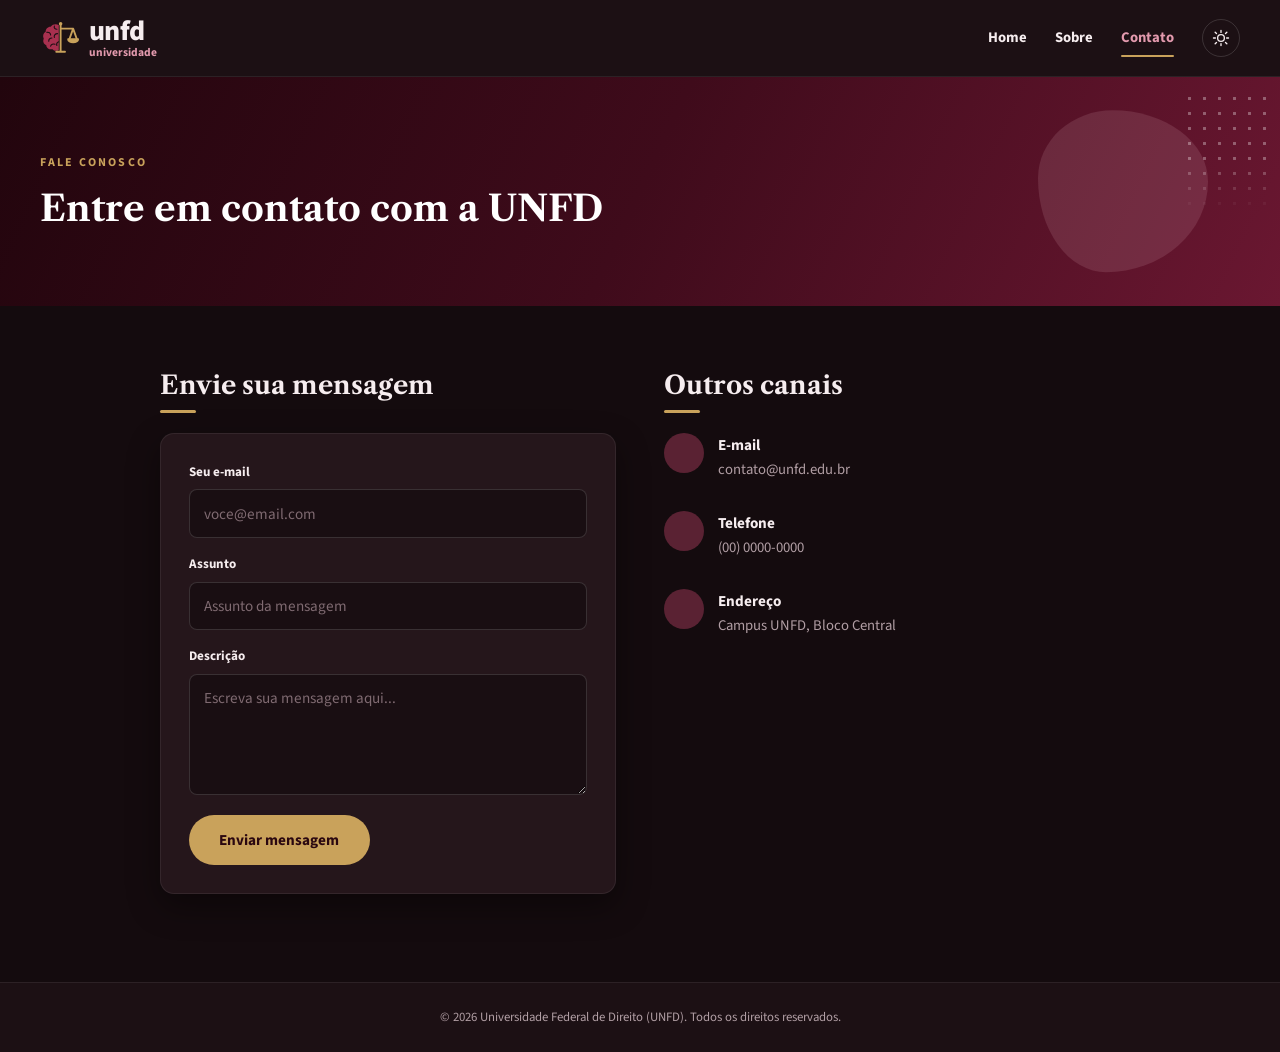
==== contato.html @ 6b4d1f99 "Primeira versão do site" ====
<!DOCTYPE html>
<html lang="pt-BR" data-theme="dark">
<head>
  <meta charset="UTF-8">
  <meta name="viewport" content="width=device-width, initial-scale=1.0">
  <meta name="description" content="Fale com a UNFD, Universidade Federal de Direito, pelo formulário, e-mail, telefone ou endereço.">
  <title>Contato | UNFD</title>

  <link rel="icon" href="assets/img/favicon.svg" type="image/svg+xml">

  <link rel="preconnect" href="https://fonts.googleapis.com">
  <link rel="preconnect" href="https://fonts.gstatic.com" crossorigin>
  <link rel="stylesheet" href="https://fonts.googleapis.com/css2?family=Libre+Caslon+Text:wght@400;700&family=Source+Sans+3:wght@400;600;700;800&display=swap">

  <link rel="stylesheet" href="css/global.css">
  <link rel="stylesheet" href="css/components/header.css">
  <link rel="stylesheet" href="css/components/button.css">
  <link rel="stylesheet" href="css/components/form.css">
  <link rel="stylesheet" href="css/components/footer.css">
  <link rel="stylesheet" href="css/pages/contato.css">

  <script src="js/theme.js"></script>
</head>
<body>

  <header class="header">
    <div class="container header__inner">
      <a href="index.html" class="logo" aria-label="UNFD, Universidade Federal de Direito. Ir para a página inicial">
        <svg class="logo__icon" viewBox="0 0 64 64" aria-hidden="true" focusable="false">
          <path class="logo__brain" d="M30 11c-5-2-10-1-13 3-5 0-8 4-8 8-4 2-5 7-3 11-2 4 0 9 4 10 0 5 5 8 10 7 3 3 7 3 10 1Z"/>
          <path class="logo__folds" d="M23 13c-1 3 1 5 4 5M11 23c3-1 6 1 6 4M28 25c-4 0-6 3-5 6M19 32c-3 0-5 2-5 5M17 45c1-3 4-4 7-3M30 38c-3 1-4 3-3 6"/>
          <path class="logo__scale" d="M33 10v43M26 54h14M33 17h20M53 17l-6 17M53 17l6 17"/>
          <path class="logo__scale logo__scale--pan" d="M45 34h16a8 5 0 0 1-16 0Z"/>
          <circle class="logo__scale-top" cx="33" cy="9" r="2.8"/>
        </svg>
        <span class="logo__text">
          <span class="logo__name">unfd</span>
          <span class="logo__tagline">universidade</span>
        </span>
      </a>

      <div class="header__right">
        <nav class="nav" aria-label="Navegação principal">
          <ul class="nav__list">
            <li><a class="nav__link" href="index.html">Home</a></li>
            <li><a class="nav__link" href="sobre.html">Sobre</a></li>
            <li><a class="nav__link" href="contato.html" aria-current="page">Contato</a></li>
          </ul>
        </nav>

        <button type="button" class="theme-toggle" aria-label="Ativar tema claro" title="Ativar tema claro">
          <svg class="theme-toggle__icon theme-toggle__icon--sun" viewBox="0 0 24 24" aria-hidden="true" focusable="false">
            <circle cx="12" cy="12" r="4.5"/>
            <path d="M12 2v2.5M12 19.5V22M4.2 4.2 6 6M18 18l1.8 1.8M2 12h2.5M19.5 12H22M4.2 19.8 6 18M18 6l1.8-1.8"/>
          </svg>
          <svg class="theme-toggle__icon theme-toggle__icon--moon" viewBox="0 0 24 24" aria-hidden="true" focusable="false">
            <path d="M20.5 14.5A8.5 8.5 0 0 1 9.5 3.5a8.5 8.5 0 1 0 11 11Z"/>
          </svg>
        </button>
      </div>
    </div>
  </header>

  <main>
    <section class="hero" aria-labelledby="hero-title">
      <div class="container hero__content">
        <p class="hero__eyebrow">Fale conosco</p>
        <h1 class="hero__title" id="hero-title">Entre em contato com a UNFD</h1>
      </div>

      <span class="hero__blob" aria-hidden="true"></span>
      <span class="hero__dots" aria-hidden="true"></span>
    </section>

    <section class="section">
      <div class="container container--narrow contact">

        <div class="contact__form-area">
          <h2 class="section-title">Envie sua mensagem</h2>

          <form class="form" action="#" method="post">
            <div class="form__group">
              <label class="form__label" for="email">Seu e-mail</label>
              <input class="form__input" type="email" id="email" name="email" placeholder="voce@email.com" autocomplete="email" required>
            </div>

            <div class="form__group">
              <label class="form__label" for="assunto">Assunto</label>
              <input class="form__input" type="text" id="assunto" name="assunto" placeholder="Assunto da mensagem" required>
            </div>

            <div class="form__group">
              <label class="form__label" for="descricao">Descrição</label>
              <textarea class="form__textarea" id="descricao" name="descricao" rows="4" placeholder="Escreva sua mensagem aqui..." required></textarea>
            </div>

            <button type="submit" class="btn form__submit">Enviar mensagem</button>
          </form>
        </div>

        <aside class="contact__channels" aria-labelledby="canais-title">
          <h2 class="section-title" id="canais-title">Outros canais</h2>

          <ul class="channels">
            <li class="channel">
              <span class="channel__icon" aria-hidden="true"></span>
              <div>
                <strong class="channel__title">E-mail</strong>
                <a class="channel__info" href="mailto:contato@unfd.edu.br">contato@unfd.edu.br</a>
              </div>
            </li>

            <li class="channel">
              <span class="channel__icon" aria-hidden="true"></span>
              <div>
                <strong class="channel__title">Telefone</strong>
                <a class="channel__info" href="tel:+550000000000">(00) 0000-0000</a>
              </div>
            </li>

            <li class="channel">
              <span class="channel__icon" aria-hidden="true"></span>
              <div>
                <strong class="channel__title">Endereço</strong>
                <span class="channel__info">Campus UNFD, Bloco Central</span>
              </div>
            </li>
          </ul>
        </aside>

      </div>
    </section>
  </main>

  <footer class="footer">
    <p class="footer__text">© 2026 Universidade Federal de Direito (UNFD). Todos os direitos reservados.</p>
  </footer>

</body>
</html>
---- css/global.css ----
:root,
:root[data-theme="dark"] {
  color-scheme: dark;

  --color-bg: #140b0e;
  --color-surface: #1c1014;
  --color-card: #25161b;
  --color-field: #190e12;
  --color-border: rgba(255, 255, 255, 0.07);
  --color-border-strong: rgba(255, 255, 255, 0.14);

  --color-heading: #f6edef;
  --color-text: #e4d6da;
  --color-text-muted: #b19ea4;
  --color-placeholder: #7f6a71;

  --color-wine-light: #e39aae;
  --color-accent: #c9a25b;
  --color-accent-hover: #dbb873;
  --color-on-accent: #2a0710;
  --color-channel-icon: #5a2233;

  --gradient-hero: linear-gradient(115deg, #22050d 0%, #3f0b1b 50%, #6a1731 100%);
  --gradient-icon: linear-gradient(135deg, #7d1a37 0%, #c9a25b 100%);

  --logo-main: #a8304f;
  --logo-accent: #c9a25b;

  --shadow-card: 0 12px 32px rgba(0, 0, 0, 0.4);
}

:root[data-theme="light"] {
  color-scheme: light;

  --color-bg: #f6f0f1;
  --color-surface: #ffffff;
  --color-card: #ffffff;
  --color-field: #fbf8f8;
  --color-border: rgba(59, 10, 23, 0.08);
  --color-border-strong: rgba(59, 10, 23, 0.18);

  --color-heading: #3b0a17;
  --color-text: #3a2a2f;
  --color-text-muted: #6f5d63;
  --color-placeholder: #a3949a;

  --color-wine-light: #8a1f3d;
  --color-accent: #b8904a;
  --color-accent-hover: #c9a25b;
  --color-channel-icon: #ead3d9;

  --logo-main: #4a0d1e;
  --logo-accent: #b8904a;

  --shadow-card: 0 10px 28px rgba(59, 10, 23, 0.08);
}

:root {
  --font-display: "Libre Caslon Text", Georgia, "Times New Roman", serif;
  --font-body: "Source Sans 3", "Segoe UI", system-ui, -apple-system, Roboto, Arial, sans-serif;

  --container: 1200px;
  --container-narrow: 960px;

  --radius-card: 14px;
  --radius-field: 8px;
  --radius-pill: 999px;
}

*,
*::before,
*::after {
  box-sizing: border-box;
  margin: 0;
  padding: 0;
}

html {
  -webkit-text-size-adjust: 100%;
}

body {
  display: flex;
  flex-direction: column;
  min-height: 100vh;
  font-family: var(--font-body);
  font-size: 1rem;
  line-height: 1.6;
  color: var(--color-text);
  background-color: var(--color-bg);
  -webkit-font-smoothing: antialiased;
}

main {
  flex: 1;
}

img,
svg {
  display: block;
  max-width: 100%;
}

a {
  color: inherit;
}

ul {
  list-style: none;
}

button,
input,
textarea {
  font: inherit;
  color: inherit;
}

:focus-visible {
  outline: 2px solid var(--color-accent);
  outline-offset: 3px;
}

h1,
h2,
h3 {
  color: var(--color-heading);
  line-height: 1.2;
}

h1,
h2 {
  font-family: var(--font-display);
  font-weight: 700;
}

.text {
  max-width: 75ch;
  color: var(--color-text-muted);
}

.text + .text {
  margin-top: 1rem;
}

.container {
  width: min(100% - 3rem, var(--container));
  margin-inline: auto;
}

.container--narrow {
  width: min(100% - 3rem, var(--container-narrow));
}

.section {
  padding-block: 4rem 5.5rem;
}

.section-title {
  font-size: 1.6rem;
  margin-bottom: 1.25rem;
}

.section-title::after {
  content: "";
  display: block;
  width: 36px;
  height: 3px;
  margin-top: 0.6rem;
  border-radius: 2px;
  background-color: var(--color-accent);
}

.hero {
  position: relative;
  overflow: hidden;
  padding-block: 4.75rem;
  background: var(--gradient-hero);
  color: #fff;
}

.hero__content {
  position: relative;
  z-index: 1;
}

.hero__eyebrow {
  margin-bottom: 0.9rem;
  font-size: 0.75rem;
  font-weight: 700;
  letter-spacing: 0.18em;
  text-transform: uppercase;
  color: var(--color-accent);
}

.hero__title {
  max-width: 32ch;
  font-size: clamp(1.7rem, 1.6vw + 1.1rem, 2.25rem);
  color: #fff;
}

.hero__blob {
  position: absolute;
  top: 50%;
  right: var(--blob-right, 4.5rem);
  width: var(--blob-size, 170px);
  aspect-ratio: 1 / 0.95;
  transform: translateY(-50%);
  border-radius: 44% 56% 60% 40% / 42% 44% 56% 58%;
  background-color: rgba(255, 210, 222, 0.12);
  pointer-events: none;
}

.hero__dots {
  position: absolute;
  top: 14px;
  right: 6px;
  width: 92px;
  height: 120px;
  background-image: radial-gradient(circle, rgba(255, 255, 255, 0.32) 1.4px, transparent 1.8px);
  background-size: 15px 15px;
  -webkit-mask-image: linear-gradient(to bottom, #000 55%, transparent 100%);
  mask-image: linear-gradient(to bottom, #000 55%, transparent 100%);
  pointer-events: none;
}

@media (max-width: 720px) {
  .hero {
    --blob-right: -60px;
    padding-block: 3.5rem;
  }

  .hero__blob {
    opacity: 0.6;
  }

  .section {
    padding-block: 3rem 4rem;
  }
}

@media (prefers-reduced-motion: reduce) {
  *,
  *::before,
  *::after {
    transition: none !important;
    animation: none !important;
  }
}
---- css/components/header.css ----
.header {
  background-color: var(--color-surface);
  border-bottom: 1px solid var(--color-border);
}

.header__inner {
  display: flex;
  align-items: center;
  justify-content: space-between;
  gap: 1.5rem;
  min-height: 76px;
  padding-block: 0.75rem;
}

.logo {
  display: inline-flex;
  align-items: center;
  gap: 0.55rem;
  text-decoration: none;
}

.logo__icon {
  width: 40px;
  height: 40px;
}

.logo__brain {
  fill: var(--logo-main);
}

.logo__folds {
  fill: none;
  stroke: var(--color-surface);
  stroke-width: 1.8;
  stroke-linecap: round;
}

.logo__scale {
  fill: none;
  stroke: var(--logo-accent);
  stroke-width: 3;
  stroke-linecap: round;
  stroke-linejoin: round;
}

.logo__scale--pan,
.logo__scale-top {
  fill: var(--logo-accent);
}

.logo__text {
  display: flex;
  flex-direction: column;
  line-height: 1;
}

.logo__name {
  font-size: 1.75rem;
  font-weight: 800;
  letter-spacing: -0.02em;
  color: var(--color-heading);
}

.logo__tagline {
  margin-top: 0.15rem;
  font-size: 0.72rem;
  font-weight: 700;
  color: var(--color-wine-light);
}

.header__right {
  display: flex;
  align-items: center;
  gap: 1.75rem;
}

.nav__list {
  display: flex;
  align-items: center;
  gap: 1.75rem;
}

.nav__link {
  position: relative;
  display: inline-block;
  padding-block: 0.35rem;
  font-size: 0.92rem;
  font-weight: 700;
  color: var(--color-heading);
  text-decoration: none;
  transition: color 0.2s ease;
}

.nav__link::after {
  content: "";
  position: absolute;
  left: 0;
  right: 0;
  bottom: -2px;
  height: 2px;
  border-radius: 2px;
  background-color: var(--color-accent);
  transform: scaleX(0);
  transition: transform 0.2s ease;
}

.nav__link:hover {
  color: var(--color-wine-light);
}

.nav__link[aria-current="page"] {
  color: var(--color-wine-light);
}

.nav__link[aria-current="page"]::after {
  transform: scaleX(1);
}

.theme-toggle {
  display: inline-grid;
  place-items: center;
  width: 38px;
  height: 38px;
  border: 1px solid var(--color-border-strong);
  border-radius: 50%;
  background: transparent;
  color: var(--color-heading);
  cursor: pointer;
  transition: border-color 0.2s ease, color 0.2s ease;
}

.theme-toggle:hover {
  border-color: var(--color-accent);
  color: var(--color-accent);
}

.theme-toggle__icon {
  width: 18px;
  height: 18px;
  fill: none;
  stroke: currentColor;
  stroke-width: 1.8;
  stroke-linecap: round;
  stroke-linejoin: round;
}

.theme-toggle__icon--moon {
  display: none;
}

:root[data-theme="light"] .theme-toggle__icon--sun {
  display: none;
}

:root[data-theme="light"] .theme-toggle__icon--moon {
  display: block;
}

@media (max-width: 600px) {
  .header__inner {
    flex-direction: column;
    gap: 0.75rem;
    padding-block: 1rem;
  }

  .header__right,
  .nav__list {
    gap: 1.25rem;
  }
}
---- css/components/button.css ----
.btn {
  display: inline-flex;
  align-items: center;
  justify-content: center;
  padding: 0.8rem 1.9rem;
  border: 0;
  border-radius: var(--radius-pill);
  background-color: var(--color-accent);
  color: var(--color-on-accent);
  font-size: 0.95rem;
  font-weight: 700;
  text-decoration: none;
  cursor: pointer;
  transition: background-color 0.2s ease, transform 0.1s ease;
}

.btn:hover {
  background-color: var(--color-accent-hover);
}

.btn:active {
  transform: translateY(1px);
}
---- css/components/form.css ----
.form {
  display: flex;
  flex-direction: column;
  gap: 1rem;
  padding: 1.75rem;
  background-color: var(--color-card);
  border: 1px solid var(--color-border);
  border-radius: var(--radius-card);
  box-shadow: var(--shadow-card);
}

.form__group {
  display: flex;
  flex-direction: column;
  gap: 0.4rem;
}

.form__label {
  font-size: 0.82rem;
  font-weight: 700;
  color: var(--color-heading);
}

.form__input,
.form__textarea {
  width: 100%;
  padding: 0.7rem 0.9rem;
  background-color: var(--color-field);
  border: 1px solid var(--color-border-strong);
  border-radius: var(--radius-field);
  color: var(--color-text);
  font-size: 0.95rem;
  transition: border-color 0.2s ease, box-shadow 0.2s ease;
}

.form__input::placeholder,
.form__textarea::placeholder {
  color: var(--color-placeholder);
}

.form__input:focus,
.form__textarea:focus {
  outline: none;
  border-color: var(--color-accent);
  box-shadow: 0 0 0 3px rgba(201, 162, 91, 0.25);
}

.form__textarea {
  min-height: 120px;
  resize: vertical;
}

.form__submit {
  align-self: flex-start;
  margin-top: 0.25rem;
}
---- css/components/footer.css ----
.footer {
  padding-block: 1.5rem;
  background-color: var(--color-surface);
  border-top: 1px solid var(--color-border);
  text-align: center;
}

.footer__text {
  font-size: 0.8rem;
  color: var(--color-text-muted);
}
---- css/pages/contato.css ----
.contact {
  display: flex;
  flex-wrap: wrap;
  align-items: flex-start;
  gap: 2.5rem 3rem;
}

.contact__form-area,
.contact__channels {
  flex: 1 1 320px;
}

.channels {
  display: flex;
  flex-direction: column;
  gap: 1.75rem;
}

.channel {
  display: flex;
  align-items: flex-start;
  gap: 0.9rem;
}

.channel__icon {
  flex-shrink: 0;
  width: 40px;
  height: 40px;
  border-radius: 50%;
  background-color: var(--color-channel-icon);
}

.channel__title {
  display: block;
  font-size: 0.95rem;
  font-weight: 700;
  color: var(--color-heading);
}

.channel__info {
  font-size: 0.92rem;
  color: var(--color-text-muted);
  text-decoration: none;
}

a.channel__info:hover {
  color: var(--color-wine-light);
  text-decoration: underline;
}
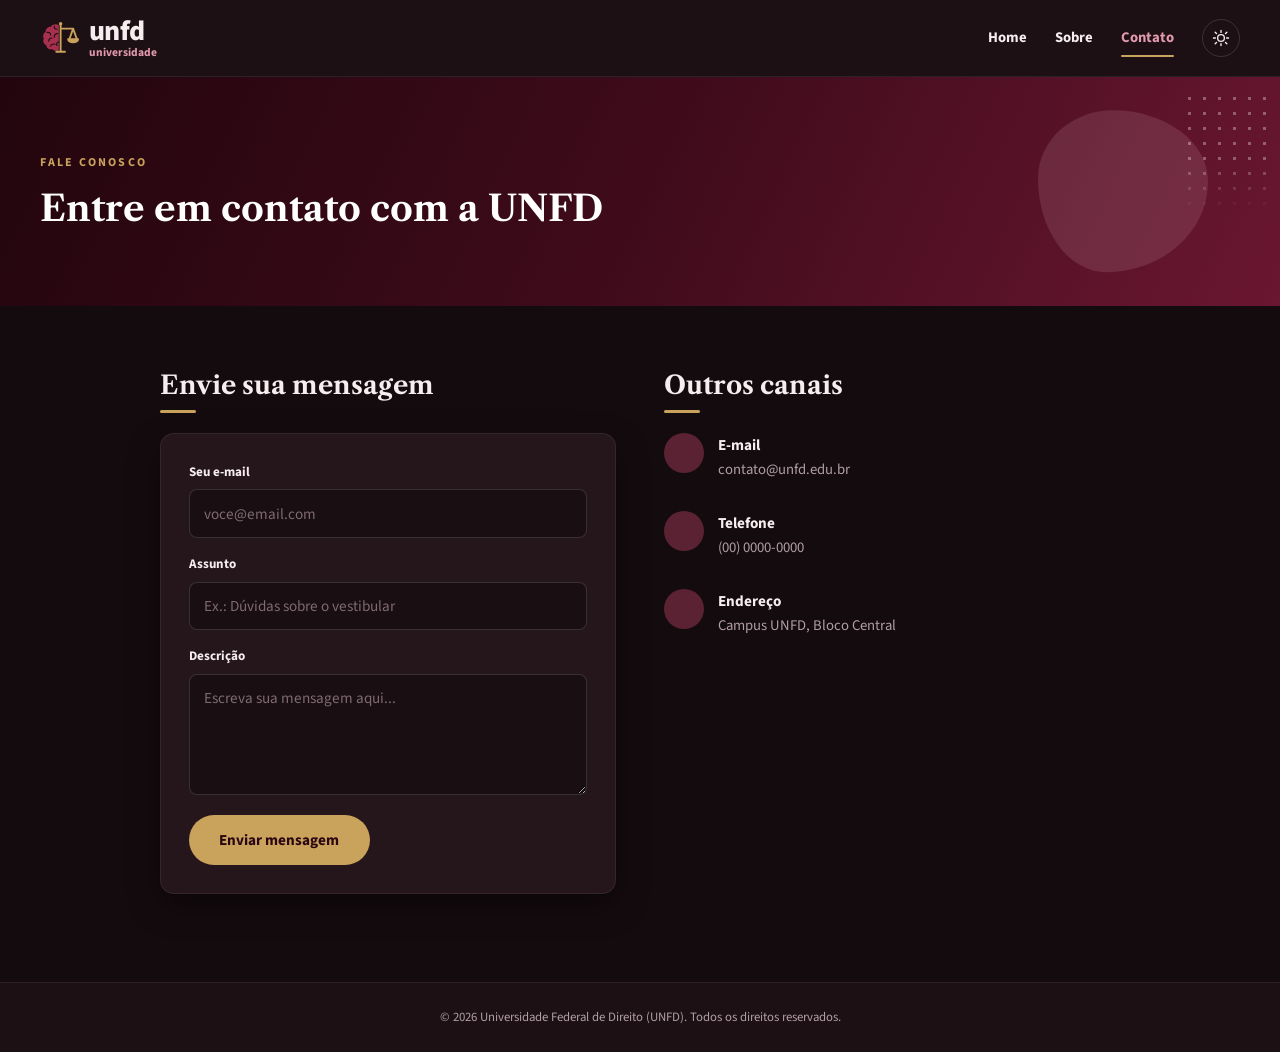
==== commit 7568bc4d: "Ajuste de texto" ====
--- a/contato.html
+++ b/contato.html
@@ -3,7 +3,7 @@
 <head>
   <meta charset="UTF-8">
   <meta name="viewport" content="width=device-width, initial-scale=1.0">
-  <meta name="description" content="Fale com a UNFD, Universidade Federal de Direito, pelo formulário, e-mail, telefone ou endereço.">
+  <meta name="description" content="Fale com a UNFD, Universidade Federal de Direito. Tire dúvidas sobre o vestibular, o curso e o campus.">
   <title>Contato | UNFD</title>
 
   <link rel="icon" href="assets/img/favicon.svg" type="image/svg+xml">
@@ -86,7 +86,7 @@
 
             <div class="form__group">
               <label class="form__label" for="assunto">Assunto</label>
-              <input class="form__input" type="text" id="assunto" name="assunto" placeholder="Assunto da mensagem" required>
+              <input class="form__input" type="text" id="assunto" name="assunto" placeholder="Ex.: Dúvidas sobre o vestibular" required>
             </div>
 
             <div class="form__group">
--- a/css/global.css
+++ b/css/global.css
@@ -194,7 +194,7 @@
 }
 
 .hero__title {
-  max-width: 32ch;
+  max-width: 40ch;
   font-size: clamp(1.7rem, 1.6vw + 1.1rem, 2.25rem);
   color: #fff;
 }
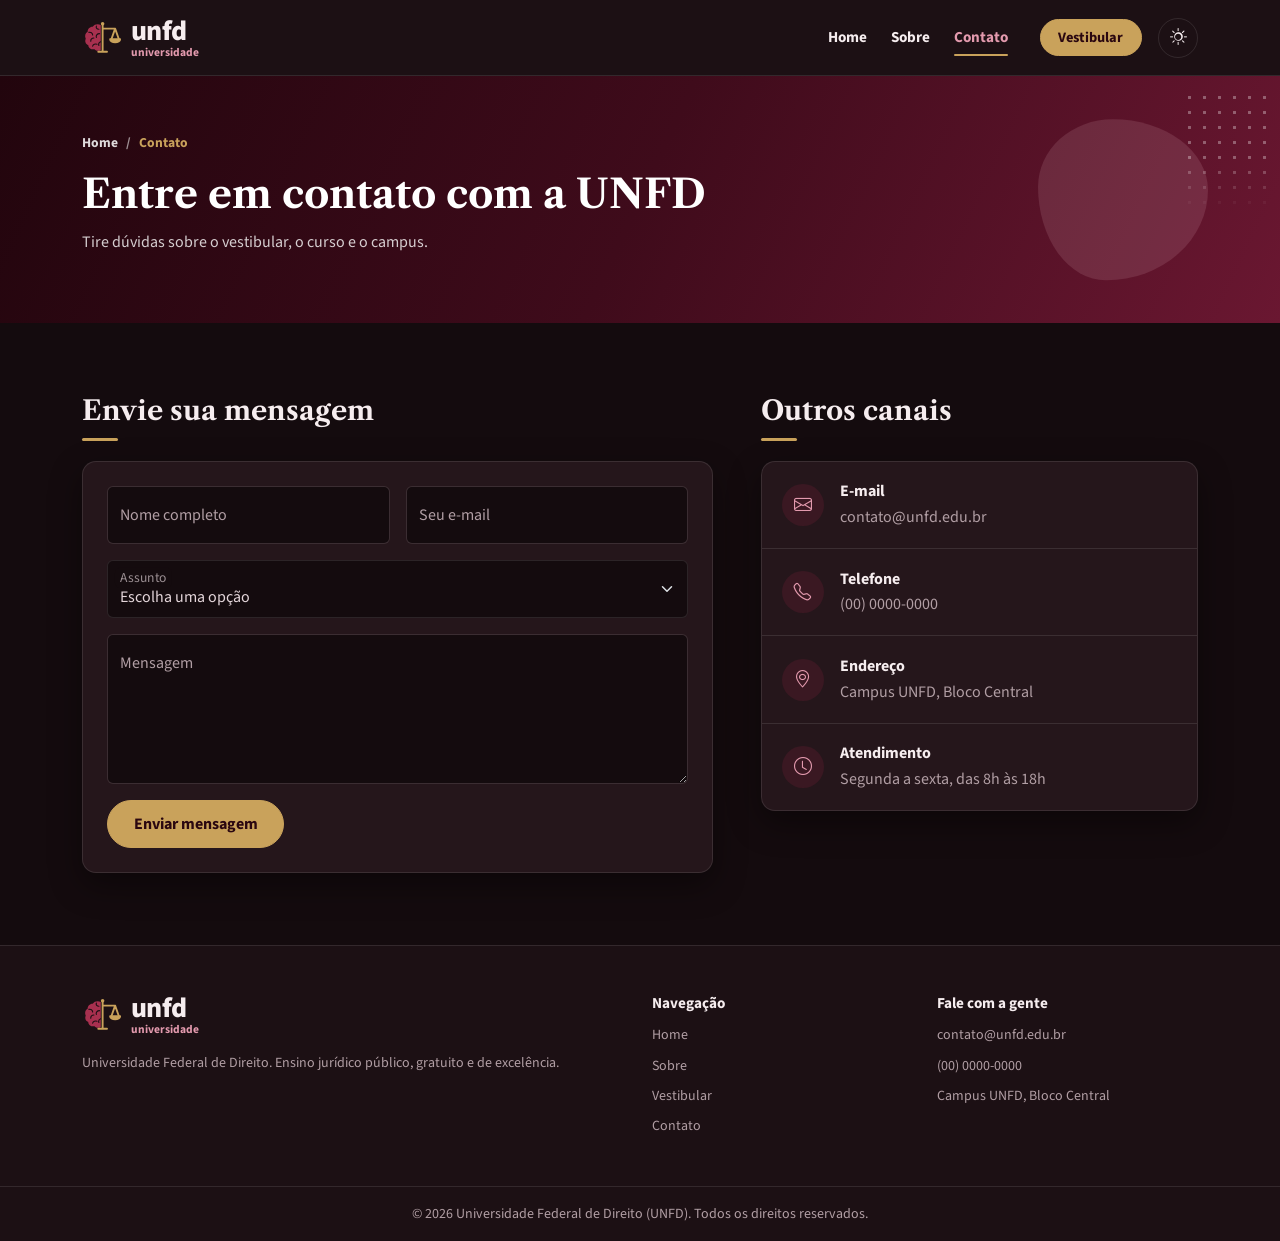
==== commit 06d78729: "Commit estado da arte" ====
--- a/contato.html
+++ b/contato.html
@@ -1,5 +1,5 @@
 <!DOCTYPE html>
-<html lang="pt-BR" data-theme="dark">
+<html lang="pt-BR" data-bs-theme="dark">
 <head>
   <meta charset="UTF-8">
   <meta name="viewport" content="width=device-width, initial-scale=1.0">
@@ -12,129 +12,218 @@
   <link rel="preconnect" href="https://fonts.gstatic.com" crossorigin>
   <link rel="stylesheet" href="https://fonts.googleapis.com/css2?family=Libre+Caslon+Text:wght@400;700&family=Source+Sans+3:wght@400;600;700;800&display=swap">
 
-  <link rel="stylesheet" href="css/global.css">
-  <link rel="stylesheet" href="css/components/header.css">
-  <link rel="stylesheet" href="css/components/button.css">
-  <link rel="stylesheet" href="css/components/form.css">
-  <link rel="stylesheet" href="css/components/footer.css">
-  <link rel="stylesheet" href="css/pages/contato.css">
+  <link rel="stylesheet" href="https://cdn.jsdelivr.net/npm/bootstrap@5.3.3/dist/css/bootstrap.min.css" integrity="sha384-QWTKZyjpPEjISv5WaRU9OFeRpok6YctnYmDr5pNlyT2bRjXh0JMhjY6hW+ALEwIH" crossorigin="anonymous">
+  <link rel="stylesheet" href="https://cdn.jsdelivr.net/npm/bootstrap-icons@1.11.3/font/bootstrap-icons.min.css">
+  <link rel="stylesheet" href="css/style.css">
 
   <script src="js/theme.js"></script>
 </head>
 <body>
 
-  <header class="header">
-    <div class="container header__inner">
-      <a href="index.html" class="logo" aria-label="UNFD, Universidade Federal de Direito. Ir para a página inicial">
-        <svg class="logo__icon" viewBox="0 0 64 64" aria-hidden="true" focusable="false">
-          <path class="logo__brain" d="M30 11c-5-2-10-1-13 3-5 0-8 4-8 8-4 2-5 7-3 11-2 4 0 9 4 10 0 5 5 8 10 7 3 3 7 3 10 1Z"/>
-          <path class="logo__folds" d="M23 13c-1 3 1 5 4 5M11 23c3-1 6 1 6 4M28 25c-4 0-6 3-5 6M19 32c-3 0-5 2-5 5M17 45c1-3 4-4 7-3M30 38c-3 1-4 3-3 6"/>
-          <path class="logo__scale" d="M33 10v43M26 54h14M33 17h20M53 17l-6 17M53 17l6 17"/>
-          <path class="logo__scale logo__scale--pan" d="M45 34h16a8 5 0 0 1-16 0Z"/>
-          <circle class="logo__scale-top" cx="33" cy="9" r="2.8"/>
-        </svg>
-        <span class="logo__text">
-          <span class="logo__name">unfd</span>
-          <span class="logo__tagline">universidade</span>
-        </span>
+  <nav class="navbar navbar-expand-lg navbar-unfd sticky-top" aria-label="Navegação principal">
+    <div class="container">
+      <a class="navbar-brand logo" href="index.html" aria-label="UNFD, Universidade Federal de Direito. Ir para a página inicial">
+          <svg class="logo__icon" viewBox="0 0 64 64" aria-hidden="true" focusable="false">
+            <path class="logo__brain" d="M30 11c-5-2-10-1-13 3-5 0-8 4-8 8-4 2-5 7-3 11-2 4 0 9 4 10 0 5 5 8 10 7 3 3 7 3 10 1Z"/>
+            <path class="logo__folds" d="M23 13c-1 3 1 5 4 5M11 23c3-1 6 1 6 4M28 25c-4 0-6 3-5 6M19 32c-3 0-5 2-5 5M17 45c1-3 4-4 7-3M30 38c-3 1-4 3-3 6"/>
+            <path class="logo__scale" d="M33 10v43M26 54h14M33 17h20M53 17l-6 17M53 17l6 17"/>
+            <path class="logo__scale logo__scale--pan" d="M45 34h16a8 5 0 0 1-16 0Z"/>
+            <circle class="logo__scale-top" cx="33" cy="9" r="2.8"/>
+          </svg>
+          <span class="logo__text">
+            <span class="logo__name">unfd</span>
+            <span class="logo__tagline">universidade</span>
+          </span>
       </a>
 
-      <div class="header__right">
-        <nav class="nav" aria-label="Navegação principal">
-          <ul class="nav__list">
-            <li><a class="nav__link" href="index.html">Home</a></li>
-            <li><a class="nav__link" href="sobre.html">Sobre</a></li>
-            <li><a class="nav__link" href="contato.html" aria-current="page">Contato</a></li>
+      <div class="offcanvas offcanvas-end offcanvas-unfd" tabindex="-1" id="menu" aria-labelledby="menu-title">
+        <div class="offcanvas-header">
+          <h2 class="offcanvas-title fs-5" id="menu-title">Menu</h2>
+          <button type="button" class="btn-close" data-bs-dismiss="offcanvas" aria-label="Fechar menu"></button>
+        </div>
+        <div class="offcanvas-body align-items-lg-center">
+          <ul class="navbar-nav ms-auto gap-lg-2">
+              <li class="nav-item"><a class="nav-link" href="index.html">Home</a></li>
+              <li class="nav-item"><a class="nav-link" href="sobre.html">Sobre</a></li>
+              <li class="nav-item"><a class="nav-link active" aria-current="page" href="contato.html">Contato</a></li>
           </ul>
+          <a class="btn btn-unfd btn-sm ms-lg-4 mt-4 mt-lg-0" href="sobre.html#ingresso">Vestibular</a>
+        </div>
+      </div>
+
+      <div class="d-flex align-items-center gap-2 ms-lg-3">
+        <button type="button" class="theme-toggle" data-bs-toggle="tooltip" data-bs-placement="bottom" data-bs-title="Ativar tema claro" aria-label="Ativar tema claro">
+          <i class="bi bi-sun" aria-hidden="true"></i>
+          <i class="bi bi-moon-stars" aria-hidden="true"></i>
+        </button>
+        <button class="navbar-toggler" type="button" data-bs-toggle="offcanvas" data-bs-target="#menu" aria-controls="menu" aria-label="Abrir menu">
+          <span class="navbar-toggler-icon"></span>
+        </button>
+      </div>
+    </div>
+  </nav>
+
+  <main>
+    <section class="page-hero">
+      <div class="container">
+        <nav aria-label="breadcrumb">
+          <ol class="breadcrumb">
+            <li class="breadcrumb-item"><a href="index.html">Home</a></li>
+            <li class="breadcrumb-item active" aria-current="page">Contato</li>
+          </ol>
         </nav>
-
-        <button type="button" class="theme-toggle" aria-label="Ativar tema claro" title="Ativar tema claro">
-          <svg class="theme-toggle__icon theme-toggle__icon--sun" viewBox="0 0 24 24" aria-hidden="true" focusable="false">
-            <circle cx="12" cy="12" r="4.5"/>
-            <path d="M12 2v2.5M12 19.5V22M4.2 4.2 6 6M18 18l1.8 1.8M2 12h2.5M19.5 12H22M4.2 19.8 6 18M18 6l1.8-1.8"/>
-          </svg>
-          <svg class="theme-toggle__icon theme-toggle__icon--moon" viewBox="0 0 24 24" aria-hidden="true" focusable="false">
-            <path d="M20.5 14.5A8.5 8.5 0 0 1 9.5 3.5a8.5 8.5 0 1 0 11 11Z"/>
-          </svg>
-        </button>
-      </div>
-    </div>
-  </header>
-
-  <main>
-    <section class="hero" aria-labelledby="hero-title">
-      <div class="container hero__content">
-        <p class="hero__eyebrow">Fale conosco</p>
-        <h1 class="hero__title" id="hero-title">Entre em contato com a UNFD</h1>
-      </div>
-
-      <span class="hero__blob" aria-hidden="true"></span>
-      <span class="hero__dots" aria-hidden="true"></span>
+        <h1 class="page-title">Entre em contato com a UNFD</h1>
+        <p class="page-lead">Tire dúvidas sobre o vestibular, o curso e o campus.</p>
+      </div>
+      <span class="decor-blob" aria-hidden="true"></span>
+      <span class="decor-dots" aria-hidden="true"></span>
     </section>
 
-    <section class="section">
-      <div class="container container--narrow contact">
-
-        <div class="contact__form-area">
-          <h2 class="section-title">Envie sua mensagem</h2>
-
-          <form class="form" action="#" method="post">
-            <div class="form__group">
-              <label class="form__label" for="email">Seu e-mail</label>
-              <input class="form__input" type="email" id="email" name="email" placeholder="voce@email.com" autocomplete="email" required>
+    <section class="section-unfd">
+      <div class="container">
+        <div class="row g-5">
+          <div class="col-lg-7">
+            <h2 class="section-title">Envie sua mensagem</h2>
+            <div class="card card-unfd">
+              <div class="card-body p-4">
+                <form class="needs-validation" novalidate data-success="Mensagem enviada. Vamos responder no e-mail informado.">
+                  <div class="row g-3">
+                    <div class="col-md-6">
+                      <div class="form-floating">
+                        <input type="text" class="form-control" id="nome" name="nome" placeholder="Seu nome" autocomplete="name" required>
+                        <label for="nome">Nome completo</label>
+                        <div class="invalid-feedback">Informe seu nome.</div>
+                      </div>
+                    </div>
+                    <div class="col-md-6">
+                      <div class="form-floating">
+                        <input type="email" class="form-control" id="email" name="email" placeholder="voce@email.com" autocomplete="email" required>
+                        <label for="email">Seu e-mail</label>
+                        <div class="invalid-feedback">Informe um e-mail válido.</div>
+                      </div>
+                    </div>
+                    <div class="col-12">
+                      <div class="form-floating">
+                        <select class="form-select" id="assunto" name="assunto" required>
+                          <option value="" selected disabled>Escolha uma opção</option>
+                          <option>Vestibular</option>
+                          <option>Curso de Direito</option>
+                          <option>Secretaria acadêmica</option>
+                          <option>Outro assunto</option>
+                        </select>
+                        <label for="assunto">Assunto</label>
+                        <div class="invalid-feedback">Escolha um assunto.</div>
+                      </div>
+                    </div>
+                    <div class="col-12">
+                      <div class="form-floating">
+                        <textarea class="form-control" id="descricao" name="descricao" placeholder="Escreva sua mensagem" required></textarea>
+                        <label for="descricao">Mensagem</label>
+                        <div class="invalid-feedback">Escreva sua mensagem.</div>
+                      </div>
+                    </div>
+                    <div class="col-12">
+                      <button type="submit" class="btn btn-unfd">Enviar mensagem</button>
+                    </div>
+                  </div>
+                </form>
+              </div>
             </div>
-
-            <div class="form__group">
-              <label class="form__label" for="assunto">Assunto</label>
-              <input class="form__input" type="text" id="assunto" name="assunto" placeholder="Ex.: Dúvidas sobre o vestibular" required>
-            </div>
-
-            <div class="form__group">
-              <label class="form__label" for="descricao">Descrição</label>
-              <textarea class="form__textarea" id="descricao" name="descricao" rows="4" placeholder="Escreva sua mensagem aqui..." required></textarea>
-            </div>
-
-            <button type="submit" class="btn form__submit">Enviar mensagem</button>
-          </form>
-        </div>
-
-        <aside class="contact__channels" aria-labelledby="canais-title">
-          <h2 class="section-title" id="canais-title">Outros canais</h2>
-
-          <ul class="channels">
-            <li class="channel">
-              <span class="channel__icon" aria-hidden="true"></span>
-              <div>
-                <strong class="channel__title">E-mail</strong>
-                <a class="channel__info" href="mailto:contato@unfd.edu.br">contato@unfd.edu.br</a>
-              </div>
-            </li>
-
-            <li class="channel">
-              <span class="channel__icon" aria-hidden="true"></span>
-              <div>
-                <strong class="channel__title">Telefone</strong>
-                <a class="channel__info" href="tel:+550000000000">(00) 0000-0000</a>
-              </div>
-            </li>
-
-            <li class="channel">
-              <span class="channel__icon" aria-hidden="true"></span>
-              <div>
-                <strong class="channel__title">Endereço</strong>
-                <span class="channel__info">Campus UNFD, Bloco Central</span>
-              </div>
-            </li>
-          </ul>
-        </aside>
-
+          </div>
+
+          <aside class="col-lg-5" aria-labelledby="canais-title">
+            <h2 class="section-title" id="canais-title">Outros canais</h2>
+            <ul class="list-group list-group-unfd">
+              <li class="list-group-item d-flex gap-3 align-items-center">
+                <span class="channel-icon" aria-hidden="true"><i class="bi bi-envelope"></i></span>
+                <div>
+                  <span class="channel-title">E-mail</span>
+                  <a class="channel-info" href="mailto:contato@unfd.edu.br">contato@unfd.edu.br</a>
+                </div>
+              </li>
+              <li class="list-group-item d-flex gap-3 align-items-center">
+                <span class="channel-icon" aria-hidden="true"><i class="bi bi-telephone"></i></span>
+                <div>
+                  <span class="channel-title">Telefone</span>
+                  <a class="channel-info" href="tel:+550000000000">(00) 0000-0000</a>
+                </div>
+              </li>
+              <li class="list-group-item d-flex gap-3 align-items-center">
+                <span class="channel-icon" aria-hidden="true"><i class="bi bi-geo-alt"></i></span>
+                <div>
+                  <span class="channel-title">Endereço</span>
+                  <span class="channel-info">Campus UNFD, Bloco Central</span>
+                </div>
+              </li>
+              <li class="list-group-item d-flex gap-3 align-items-center">
+                <span class="channel-icon" aria-hidden="true"><i class="bi bi-clock"></i></span>
+                <div>
+                  <span class="channel-title">Atendimento</span>
+                  <span class="channel-info">Segunda a sexta, das 8h às 18h</span>
+                </div>
+              </li>
+            </ul>
+          </aside>
+        </div>
       </div>
     </section>
   </main>
 
-  <footer class="footer">
-    <p class="footer__text">© 2026 Universidade Federal de Direito (UNFD). Todos os direitos reservados.</p>
+  <footer class="footer-unfd">
+    <div class="container py-5">
+      <div class="row g-4">
+        <div class="col-md-6">
+          <a class="logo mb-3" href="index.html" aria-label="UNFD, página inicial">
+          <svg class="logo__icon" viewBox="0 0 64 64" aria-hidden="true" focusable="false">
+            <path class="logo__brain" d="M30 11c-5-2-10-1-13 3-5 0-8 4-8 8-4 2-5 7-3 11-2 4 0 9 4 10 0 5 5 8 10 7 3 3 7 3 10 1Z"/>
+            <path class="logo__folds" d="M23 13c-1 3 1 5 4 5M11 23c3-1 6 1 6 4M28 25c-4 0-6 3-5 6M19 32c-3 0-5 2-5 5M17 45c1-3 4-4 7-3M30 38c-3 1-4 3-3 6"/>
+            <path class="logo__scale" d="M33 10v43M26 54h14M33 17h20M53 17l-6 17M53 17l6 17"/>
+            <path class="logo__scale logo__scale--pan" d="M45 34h16a8 5 0 0 1-16 0Z"/>
+            <circle class="logo__scale-top" cx="33" cy="9" r="2.8"/>
+          </svg>
+            <span class="logo__text">
+              <span class="logo__name">unfd</span>
+              <span class="logo__tagline">universidade</span>
+            </span>
+          </a>
+          <p class="text-soft small mb-0">Universidade Federal de Direito. Ensino jurídico público, gratuito e de excelência.</p>
+        </div>
+        <div class="col-6 col-md-3">
+          <h2 class="footer-heading">Navegação</h2>
+          <ul class="list-unstyled small d-grid gap-2 mb-0">
+            <li><a href="index.html">Home</a></li>
+            <li><a href="sobre.html">Sobre</a></li>
+            <li><a href="sobre.html#ingresso">Vestibular</a></li>
+            <li><a href="contato.html">Contato</a></li>
+          </ul>
+        </div>
+        <div class="col-6 col-md-3">
+          <h2 class="footer-heading">Fale com a gente</h2>
+          <ul class="list-unstyled small d-grid gap-2 mb-0">
+            <li><a href="mailto:contato@unfd.edu.br">contato@unfd.edu.br</a></li>
+            <li><a href="tel:+550000000000">(00) 0000-0000</a></li>
+            <li class="text-soft">Campus UNFD, Bloco Central</li>
+          </ul>
+        </div>
+      </div>
+    </div>
+    <div class="border-top py-3">
+      <p class="container text-center small text-soft mb-0 mw-100">© 2026 Universidade Federal de Direito (UNFD). Todos os direitos reservados.</p>
+    </div>
   </footer>
 
+  <div class="toast-container position-fixed bottom-0 end-0 p-3">
+    <div id="toast-unfd" class="toast toast-unfd" role="status" aria-live="polite" aria-atomic="true">
+      <div class="toast-header">
+        <i class="bi bi-check-circle-fill text-gold me-2" aria-hidden="true"></i>
+        <strong class="me-auto">UNFD</strong>
+        <button type="button" class="btn-close" data-bs-dismiss="toast" aria-label="Fechar"></button>
+      </div>
+      <div class="toast-body"></div>
+    </div>
+  </div>
+
+  <script src="https://cdn.jsdelivr.net/npm/bootstrap@5.3.3/dist/js/bootstrap.bundle.min.js" integrity="sha384-YvpcrYf0tY3lHB60NNkmXc5s9fDVZLESaAA55NDzOxhy9GkcIdslK1eN7N6jIeHz" crossorigin="anonymous"></script>
+  <script src="js/main.js"></script>
 </body>
 </html>
--- a/css/style.css
+++ b/css/style.css
@@ -0,0 +1,732 @@
+:root {
+  --unfd-font-display: "Libre Caslon Text", Georgia, "Times New Roman", serif;
+  --unfd-font-body: "Source Sans 3", "Segoe UI", system-ui, -apple-system, Roboto, Arial, sans-serif;
+  --bs-body-font-family: var(--unfd-font-body);
+  --bs-body-line-height: 1.6;
+
+  --unfd-radius: 14px;
+  --unfd-hero: linear-gradient(115deg, #22050d 0%, #3f0b1b 50%, #6a1731 100%);
+  --unfd-hero-alt: linear-gradient(135deg, #2e0813 0%, #561327 55%, #7c2240 100%);
+  --unfd-hero-deep: linear-gradient(100deg, #1a040a 0%, #350918 60%, #5a1429 100%);
+  --unfd-icon-gradient: linear-gradient(135deg, #7d1a37 0%, #c9a25b 100%);
+  --unfd-gold-hero: #c9a25b;
+}
+
+[data-bs-theme="dark"] {
+  color-scheme: dark;
+
+  --bs-body-bg: #140b0e;
+  --bs-body-bg-rgb: 20, 11, 14;
+  --bs-body-color: #e4d6da;
+  --bs-body-color-rgb: 228, 214, 218;
+  --bs-emphasis-color: #f6edef;
+  --bs-emphasis-color-rgb: 246, 237, 239;
+  --bs-heading-color: #f6edef;
+  --bs-secondary-color: #b19ea4;
+  --bs-secondary-color-rgb: 177, 158, 164;
+  --bs-secondary-bg: #25161b;
+  --bs-secondary-bg-rgb: 37, 22, 27;
+  --bs-tertiary-bg: #1c1014;
+  --bs-tertiary-bg-rgb: 28, 16, 20;
+  --bs-border-color: rgba(255, 255, 255, 0.1);
+  --bs-border-color-translucent: rgba(255, 255, 255, 0.1);
+  --bs-link-color: #e39aae;
+  --bs-link-color-rgb: 227, 154, 174;
+  --bs-link-hover-color: #f0bccb;
+  --bs-link-hover-color-rgb: 240, 188, 203;
+  --bs-primary: #a8304f;
+  --bs-primary-rgb: 168, 48, 79;
+  --bs-primary-text-emphasis: #e39aae;
+  --bs-primary-bg-subtle: #2e1219;
+  --bs-primary-border-subtle: #5a2233;
+
+  --unfd-surface: #1c1014;
+  --unfd-card: #25161b;
+  --unfd-gold: #c9a25b;
+  --unfd-on-gold: #2a0710;
+  --unfd-rose: #e39aae;
+  --unfd-channel: #3a1822;
+  --unfd-logo-main: #a8304f;
+  --unfd-shadow: 0 12px 32px rgba(0, 0, 0, 0.4);
+  --unfd-toggler-icon: url("data:image/svg+xml,%3csvg xmlns='http://www.w3.org/2000/svg' viewBox='0 0 30 30'%3e%3cpath stroke='%23f6edef' stroke-linecap='round' stroke-width='2' d='M4 7h22M4 15h22M4 23h22'/%3e%3c/svg%3e");
+  --unfd-accordion-icon: url("data:image/svg+xml,%3csvg xmlns='http://www.w3.org/2000/svg' viewBox='0 0 16 16' fill='none' stroke='%23b19ea4' stroke-linecap='round' stroke-linejoin='round'%3e%3cpath d='M2 5L8 11L14 5'/%3e%3c/svg%3e");
+  --unfd-accordion-icon-active: url("data:image/svg+xml,%3csvg xmlns='http://www.w3.org/2000/svg' viewBox='0 0 16 16' fill='none' stroke='%23c9a25b' stroke-linecap='round' stroke-linejoin='round'%3e%3cpath d='M2 5L8 11L14 5'/%3e%3c/svg%3e");
+}
+
+[data-bs-theme="light"] {
+  color-scheme: light;
+
+  --bs-body-bg: #f6f0f1;
+  --bs-body-bg-rgb: 246, 240, 241;
+  --bs-body-color: #3a2a2f;
+  --bs-body-color-rgb: 58, 42, 47;
+  --bs-emphasis-color: #3b0a17;
+  --bs-emphasis-color-rgb: 59, 10, 23;
+  --bs-heading-color: #3b0a17;
+  --bs-secondary-color: #6f5d63;
+  --bs-secondary-color-rgb: 111, 93, 99;
+  --bs-secondary-bg: #ffffff;
+  --bs-secondary-bg-rgb: 255, 255, 255;
+  --bs-tertiary-bg: #ffffff;
+  --bs-tertiary-bg-rgb: 255, 255, 255;
+  --bs-border-color: rgba(59, 10, 23, 0.12);
+  --bs-border-color-translucent: rgba(59, 10, 23, 0.12);
+  --bs-link-color: #8a1f3d;
+  --bs-link-color-rgb: 138, 31, 61;
+  --bs-link-hover-color: #5c1226;
+  --bs-link-hover-color-rgb: 92, 18, 38;
+  --bs-primary: #6e1630;
+  --bs-primary-rgb: 110, 22, 48;
+  --bs-primary-text-emphasis: #6e1630;
+  --bs-primary-bg-subtle: #f5e6ea;
+  --bs-primary-border-subtle: #e6c3cd;
+
+  --unfd-surface: #ffffff;
+  --unfd-card: #ffffff;
+  --unfd-gold: #b8904a;
+  --unfd-on-gold: #2a0710;
+  --unfd-rose: #8a1f3d;
+  --unfd-channel: #f3e1e6;
+  --unfd-logo-main: #4a0d1e;
+  --unfd-shadow: 0 10px 28px rgba(59, 10, 23, 0.08);
+  --unfd-toggler-icon: url("data:image/svg+xml,%3csvg xmlns='http://www.w3.org/2000/svg' viewBox='0 0 30 30'%3e%3cpath stroke='%233b0a17' stroke-linecap='round' stroke-width='2' d='M4 7h22M4 15h22M4 23h22'/%3e%3c/svg%3e");
+  --unfd-accordion-icon: url("data:image/svg+xml,%3csvg xmlns='http://www.w3.org/2000/svg' viewBox='0 0 16 16' fill='none' stroke='%236f5d63' stroke-linecap='round' stroke-linejoin='round'%3e%3cpath d='M2 5L8 11L14 5'/%3e%3c/svg%3e");
+  --unfd-accordion-icon-active: url("data:image/svg+xml,%3csvg xmlns='http://www.w3.org/2000/svg' viewBox='0 0 16 16' fill='none' stroke='%238a1f3d' stroke-linecap='round' stroke-linejoin='round'%3e%3cpath d='M2 5L8 11L14 5'/%3e%3c/svg%3e");
+}
+
+body {
+  -webkit-font-smoothing: antialiased;
+}
+
+h1,
+h2,
+.hero-title,
+.page-title,
+.section-title,
+.cta-title {
+  font-family: var(--unfd-font-display);
+  font-weight: 700;
+}
+
+:focus-visible {
+  outline: 2px solid var(--unfd-gold);
+  outline-offset: 3px;
+}
+
+.navbar-unfd {
+  --bs-navbar-color: var(--bs-emphasis-color);
+  --bs-navbar-hover-color: var(--unfd-rose);
+  --bs-navbar-active-color: var(--unfd-rose);
+  --bs-navbar-brand-color: var(--bs-emphasis-color);
+  --bs-navbar-brand-hover-color: var(--bs-emphasis-color);
+  --bs-navbar-toggler-border-color: var(--bs-border-color);
+  --bs-navbar-toggler-focus-width: 0.2rem;
+  min-height: 76px;
+  background-color: var(--unfd-surface);
+  border-bottom: 1px solid var(--bs-border-color);
+}
+
+[data-bs-theme] .navbar-unfd .navbar-toggler-icon {
+  --bs-navbar-toggler-icon-bg: var(--unfd-toggler-icon);
+}
+
+.navbar-unfd .navbar-toggler:focus {
+  box-shadow: 0 0 0 0.2rem rgba(201, 162, 91, 0.35);
+}
+
+.navbar-unfd .nav-link {
+  font-size: 0.95rem;
+  font-weight: 700;
+}
+
+.offcanvas-unfd {
+  --bs-offcanvas-bg: var(--unfd-surface);
+  --bs-offcanvas-width: 290px;
+}
+
+.offcanvas-unfd .offcanvas-title {
+  font-weight: 700;
+}
+
+@media (max-width: 991.98px) {
+  .offcanvas-unfd .nav-link {
+    padding-block: 0.8rem;
+    border-bottom: 1px solid var(--bs-border-color);
+    font-size: 1.05rem;
+  }
+}
+
+@media (min-width: 992px) {
+  .navbar-unfd .nav-link {
+    position: relative;
+  }
+
+  .navbar-unfd .nav-link::after {
+    content: "";
+    position: absolute;
+    left: var(--bs-navbar-nav-link-padding-x);
+    right: var(--bs-navbar-nav-link-padding-x);
+    bottom: 2px;
+    height: 2px;
+    border-radius: 2px;
+    background-color: var(--unfd-gold);
+    transform: scaleX(0);
+    transition: transform 0.2s ease;
+  }
+
+  .navbar-unfd .nav-link:hover::after,
+  .navbar-unfd .nav-link.active::after {
+    transform: scaleX(1);
+  }
+}
+
+.logo {
+  display: inline-flex;
+  align-items: center;
+  gap: 0.55rem;
+  text-decoration: none;
+}
+
+.logo__icon {
+  width: 40px;
+  height: 40px;
+}
+
+.logo__brain {
+  fill: var(--unfd-logo-main);
+}
+
+.logo__folds {
+  fill: none;
+  stroke: var(--unfd-surface);
+  stroke-width: 1.8;
+  stroke-linecap: round;
+}
+
+.logo__scale {
+  fill: none;
+  stroke: var(--unfd-gold);
+  stroke-width: 3;
+  stroke-linecap: round;
+  stroke-linejoin: round;
+}
+
+.logo__scale--pan,
+.logo__scale-top {
+  fill: var(--unfd-gold);
+}
+
+.logo__text {
+  display: flex;
+  flex-direction: column;
+  line-height: 1;
+}
+
+.logo__name {
+  font-size: 1.75rem;
+  font-weight: 800;
+  letter-spacing: -0.02em;
+  color: var(--bs-emphasis-color);
+}
+
+.logo__tagline {
+  margin-top: 0.15rem;
+  font-size: 0.72rem;
+  font-weight: 700;
+  color: var(--unfd-rose);
+}
+
+.theme-toggle {
+  display: inline-grid;
+  place-items: center;
+  width: 40px;
+  height: 40px;
+  padding: 0;
+  border: 1px solid var(--bs-border-color);
+  border-radius: 50%;
+  background: transparent;
+  color: var(--bs-emphasis-color);
+  font-size: 1.05rem;
+  transition: border-color 0.2s ease, color 0.2s ease;
+}
+
+.theme-toggle:hover {
+  border-color: var(--unfd-gold);
+  color: var(--unfd-gold);
+}
+
+[data-bs-theme="dark"] .theme-toggle .bi-moon-stars,
+[data-bs-theme="light"] .theme-toggle .bi-sun {
+  display: none;
+}
+
+.btn-unfd {
+  --bs-btn-color: var(--unfd-on-gold);
+  --bs-btn-bg: var(--unfd-gold-hero);
+  --bs-btn-border-color: var(--unfd-gold-hero);
+  --bs-btn-hover-color: var(--unfd-on-gold);
+  --bs-btn-hover-bg: #dbb873;
+  --bs-btn-hover-border-color: #dbb873;
+  --bs-btn-focus-shadow-rgb: 201, 162, 91;
+  --bs-btn-active-color: var(--unfd-on-gold);
+  --bs-btn-active-bg: #b8904a;
+  --bs-btn-active-border-color: #b8904a;
+  --bs-btn-font-weight: 700;
+  --bs-btn-padding-x: 1.6rem;
+  --bs-btn-padding-y: 0.7rem;
+  --bs-btn-border-radius: 999px;
+}
+
+.btn-unfd.btn-sm {
+  --bs-btn-padding-x: 1.1rem;
+  --bs-btn-padding-y: 0.4rem;
+  --bs-btn-font-size: 0.9rem;
+}
+
+.btn-unfd.btn-lg {
+  --bs-btn-padding-x: 2rem;
+  --bs-btn-padding-y: 0.85rem;
+}
+
+.btn-ghost-light {
+  --bs-btn-color: #fff;
+  --bs-btn-border-color: rgba(255, 255, 255, 0.55);
+  --bs-btn-hover-color: #fff;
+  --bs-btn-hover-bg: rgba(255, 255, 255, 0.1);
+  --bs-btn-hover-border-color: #fff;
+  --bs-btn-active-color: #fff;
+  --bs-btn-active-bg: rgba(255, 255, 255, 0.16);
+  --bs-btn-active-border-color: #fff;
+  --bs-btn-font-weight: 700;
+  --bs-btn-padding-x: 1.6rem;
+  --bs-btn-padding-y: 0.7rem;
+  --bs-btn-border-radius: 999px;
+}
+
+.eyebrow {
+  margin-bottom: 0.9rem;
+  font-size: 0.75rem;
+  font-weight: 700;
+  letter-spacing: 0.18em;
+  text-transform: uppercase;
+  color: var(--unfd-gold-hero);
+}
+
+.decor-blob {
+  position: absolute;
+  top: 50%;
+  right: var(--blob-right, 8%);
+  width: var(--blob-size, clamp(180px, 24vw, 310px));
+  aspect-ratio: 1 / 0.95;
+  transform: translateY(-50%);
+  border-radius: 44% 56% 60% 40% / 42% 44% 56% 58%;
+  background-color: rgba(255, 210, 222, 0.12);
+  pointer-events: none;
+}
+
+.decor-dots {
+  position: absolute;
+  top: 14px;
+  right: 6px;
+  width: 92px;
+  height: 120px;
+  background-image: radial-gradient(circle, rgba(255, 255, 255, 0.32) 1.4px, transparent 1.8px);
+  background-size: 15px 15px;
+  -webkit-mask-image: linear-gradient(to bottom, #000 55%, transparent 100%);
+  mask-image: linear-gradient(to bottom, #000 55%, transparent 100%);
+  pointer-events: none;
+}
+
+.hero-carousel .carousel-item {
+  background: var(--unfd-hero);
+}
+
+.hero-carousel .carousel-item:nth-child(2) {
+  background: var(--unfd-hero-alt);
+}
+
+.hero-carousel .carousel-item:nth-child(3) {
+  background: var(--unfd-hero-deep);
+}
+
+.hero-slide {
+  position: relative;
+  overflow: hidden;
+  display: flex;
+  align-items: center;
+  min-height: clamp(470px, 68vh, 580px);
+  padding-block: 4rem 5.5rem;
+  color: #fff;
+}
+
+.hero-slide .container {
+  position: relative;
+  z-index: 1;
+}
+
+.hero-carousel .carousel-item:nth-child(2) .decor-blob {
+  --blob-right: 14%;
+  border-radius: 58% 42% 46% 54% / 50% 58% 42% 50%;
+}
+
+.hero-carousel .carousel-item:nth-child(3) .decor-blob {
+  --blob-right: 5%;
+  border-radius: 40% 60% 52% 48% / 58% 40% 60% 42%;
+}
+
+.hero-title {
+  max-width: 16ch;
+  font-size: clamp(2.1rem, 2.6vw + 1.2rem, 3.3rem);
+  line-height: 1.15;
+  color: #fff;
+}
+
+.hero-lead {
+  max-width: 46ch;
+  margin-top: 1.1rem;
+  font-size: 1.1rem;
+  color: rgba(255, 255, 255, 0.82);
+}
+
+.hero-carousel .carousel-indicators {
+  margin-bottom: 1.75rem;
+}
+
+[data-bs-theme] .hero-carousel .carousel-indicators [data-bs-target] {
+  width: 28px;
+  height: 4px;
+  border: 0;
+  border-radius: 4px;
+  background-color: #fff;
+  opacity: 0.4;
+  transition: width 0.3s ease, opacity 0.3s ease;
+}
+
+[data-bs-theme] .hero-carousel .carousel-indicators .active {
+  width: 44px;
+  background-color: var(--unfd-gold-hero);
+  opacity: 1;
+}
+
+.hero-carousel .carousel-control-prev,
+.hero-carousel .carousel-control-next {
+  width: 5%;
+}
+
+[data-bs-theme] .hero-carousel .carousel-control-prev-icon,
+[data-bs-theme] .hero-carousel .carousel-control-next-icon {
+  filter: none;
+}
+
+.page-hero {
+  position: relative;
+  overflow: hidden;
+  padding-block: 3.5rem 4.25rem;
+  background: var(--unfd-hero);
+  color: #fff;
+}
+
+.page-hero .container {
+  position: relative;
+  z-index: 1;
+}
+
+.page-hero .decor-blob {
+  --blob-size: 170px;
+  --blob-right: 4.5rem;
+}
+
+.page-hero .breadcrumb {
+  --bs-breadcrumb-divider-color: rgba(255, 255, 255, 0.55);
+  --bs-breadcrumb-item-active-color: var(--unfd-gold-hero);
+  --bs-breadcrumb-margin-bottom: 1rem;
+  font-size: 0.85rem;
+  font-weight: 700;
+}
+
+.page-hero .breadcrumb a {
+  color: rgba(255, 255, 255, 0.85);
+  text-decoration: none;
+}
+
+.page-hero .breadcrumb a:hover {
+  color: #fff;
+  text-decoration: underline;
+}
+
+.page-title {
+  font-size: clamp(1.8rem, 1.8vw + 1.1rem, 2.5rem);
+  color: #fff;
+}
+
+.page-lead {
+  max-width: 50ch;
+  margin-top: 0.75rem;
+  margin-bottom: 0;
+  color: rgba(255, 255, 255, 0.8);
+}
+
+.section-unfd {
+  padding-block: 4.5rem;
+  scroll-margin-top: 80px;
+}
+
+.section-title {
+  margin-bottom: 1.25rem;
+  font-size: 1.7rem;
+}
+
+.section-title::after {
+  content: "";
+  display: block;
+  width: 36px;
+  height: 3px;
+  margin-top: 0.6rem;
+  border-radius: 2px;
+  background-color: var(--unfd-gold);
+}
+
+.text-soft {
+  max-width: 72ch;
+  color: var(--bs-secondary-color);
+}
+
+.card-unfd {
+  --bs-card-bg: var(--unfd-card);
+  --bs-card-border-color: var(--bs-border-color);
+  --bs-card-border-radius: var(--unfd-radius);
+  --bs-card-spacer-y: 1.6rem;
+  --bs-card-spacer-x: 1.5rem;
+  box-shadow: var(--unfd-shadow);
+}
+
+.card-unfd .card-title {
+  margin-bottom: 0.4rem;
+  font-size: 1.05rem;
+  font-weight: 700;
+  color: var(--bs-emphasis-color);
+}
+
+.card-unfd .card-text {
+  font-size: 0.95rem;
+  color: var(--bs-secondary-color);
+}
+
+.card-icon {
+  display: inline-grid;
+  place-items: center;
+  width: 48px;
+  height: 48px;
+  margin-bottom: 1.25rem;
+  border-radius: 12px;
+  background: var(--unfd-icon-gradient);
+  color: #fff;
+  font-size: 1.35rem;
+}
+
+.cta-band {
+  position: relative;
+  overflow: hidden;
+  padding: clamp(2rem, 4vw, 3.25rem);
+  border-radius: 20px;
+  background: var(--unfd-hero-alt);
+  color: #fff;
+  scroll-margin-top: 100px;
+}
+
+.cta-band .row {
+  position: relative;
+  z-index: 1;
+}
+
+.cta-title {
+  font-size: clamp(1.6rem, 1.5vw + 1rem, 2.1rem);
+  color: #fff;
+}
+
+.cta-text {
+  max-width: 56ch;
+  color: rgba(255, 255, 255, 0.82);
+}
+
+.badge-gold {
+  background-color: var(--unfd-gold-hero);
+  color: #2a0710;
+  font-weight: 700;
+  letter-spacing: 0.02em;
+}
+
+.nav-pills-unfd {
+  --bs-nav-pills-border-radius: 999px;
+  --bs-nav-pills-link-active-bg: var(--unfd-gold);
+  --bs-nav-pills-link-active-color: var(--unfd-on-gold);
+  --bs-nav-link-color: var(--bs-secondary-color);
+  --bs-nav-link-hover-color: var(--unfd-rose);
+  --bs-nav-link-font-weight: 700;
+  gap: 0.5rem;
+}
+
+.values-list li {
+  display: flex;
+  gap: 0.6rem;
+  padding-block: 0.3rem;
+}
+
+.values-list .bi {
+  color: var(--unfd-gold);
+}
+
+.accordion-unfd {
+  --bs-accordion-bg: var(--unfd-card);
+  --bs-accordion-border-color: var(--bs-border-color);
+  --bs-accordion-border-radius: var(--unfd-radius);
+  --bs-accordion-inner-border-radius: calc(var(--unfd-radius) - 1px);
+  --bs-accordion-btn-color: var(--bs-emphasis-color);
+  --bs-accordion-active-color: var(--unfd-rose);
+  --bs-accordion-active-bg: var(--bs-primary-bg-subtle);
+  --bs-accordion-btn-focus-box-shadow: 0 0 0 0.25rem rgba(201, 162, 91, 0.25);
+  box-shadow: var(--unfd-shadow);
+  border-radius: var(--unfd-radius);
+}
+
+.accordion-unfd .accordion-button {
+  font-weight: 700;
+}
+
+.accordion-unfd .accordion-body {
+  color: var(--bs-secondary-color);
+}
+
+[data-bs-theme] .accordion-unfd .accordion-button::after {
+  --bs-accordion-btn-icon: var(--unfd-accordion-icon);
+  --bs-accordion-btn-active-icon: var(--unfd-accordion-icon-active);
+}
+
+.form-control:focus,
+.form-select:focus,
+.form-check-input:focus {
+  border-color: var(--unfd-gold);
+  box-shadow: 0 0 0 0.25rem rgba(201, 162, 91, 0.25);
+}
+
+.form-check-input:checked {
+  background-color: var(--unfd-gold);
+  border-color: var(--unfd-gold);
+}
+
+.form-floating > textarea.form-control {
+  height: 150px;
+}
+
+.form-floating > label {
+  color: var(--bs-secondary-color);
+}
+
+.list-group-unfd {
+  --bs-list-group-bg: var(--unfd-card);
+  --bs-list-group-border-color: var(--bs-border-color);
+  --bs-list-group-border-radius: var(--unfd-radius);
+  --bs-list-group-item-padding-y: 1.1rem;
+  --bs-list-group-item-padding-x: 1.25rem;
+  box-shadow: var(--unfd-shadow);
+}
+
+.channel-icon {
+  display: inline-grid;
+  flex-shrink: 0;
+  place-items: center;
+  width: 42px;
+  height: 42px;
+  border-radius: 50%;
+  background-color: var(--unfd-channel);
+  color: var(--unfd-rose);
+  font-size: 1.1rem;
+}
+
+.channel-title {
+  display: block;
+  font-weight: 700;
+  color: var(--bs-emphasis-color);
+}
+
+.channel-info {
+  color: var(--bs-secondary-color);
+  text-decoration: none;
+}
+
+a.channel-info:hover {
+  color: var(--unfd-rose);
+  text-decoration: underline;
+}
+
+.modal-unfd {
+  --bs-modal-bg: var(--unfd-card);
+  --bs-modal-border-color: var(--bs-border-color);
+  --bs-modal-border-radius: 18px;
+  --bs-modal-header-border-color: var(--bs-border-color);
+  --bs-modal-footer-border-color: var(--bs-border-color);
+}
+
+.toast-unfd {
+  --bs-toast-bg: var(--unfd-card);
+  --bs-toast-header-bg: var(--unfd-card);
+  --bs-toast-header-color: var(--bs-emphasis-color);
+  --bs-toast-border-color: var(--bs-border-color);
+  --bs-toast-color: var(--bs-body-color);
+  box-shadow: var(--unfd-shadow);
+}
+
+.text-gold {
+  color: var(--unfd-gold);
+}
+
+.footer-unfd {
+  background-color: var(--unfd-surface);
+  border-top: 1px solid var(--bs-border-color);
+}
+
+.footer-unfd .footer-heading {
+  margin-bottom: 0.75rem;
+  font-family: var(--unfd-font-body);
+  font-size: 0.95rem;
+  font-weight: 700;
+  color: var(--bs-emphasis-color);
+}
+
+.footer-unfd a:not(.logo) {
+  color: var(--bs-secondary-color);
+  text-decoration: none;
+}
+
+.footer-unfd a:not(.logo):hover {
+  color: var(--unfd-rose);
+}
+
+@media (max-width: 767.98px) {
+  .decor-blob {
+    --blob-right: -70px;
+    opacity: 0.6;
+  }
+
+  .hero-carousel .carousel-item:nth-child(n) .decor-blob,
+  .page-hero .decor-blob {
+    --blob-right: -70px;
+  }
+
+  .section-unfd {
+    padding-block: 3.25rem;
+  }
+}
+
+.was-validated .form-check-input:not([required]):valid {
+  border-color: var(--bs-border-color);
+}
+
+.was-validated .form-check-input:not([required]):valid:checked {
+  background-color: var(--unfd-gold);
+  border-color: var(--unfd-gold);
+}
+
+.was-validated .form-check-input:not([required]):valid ~ .form-check-label {
+  color: var(--bs-secondary-color);
+}
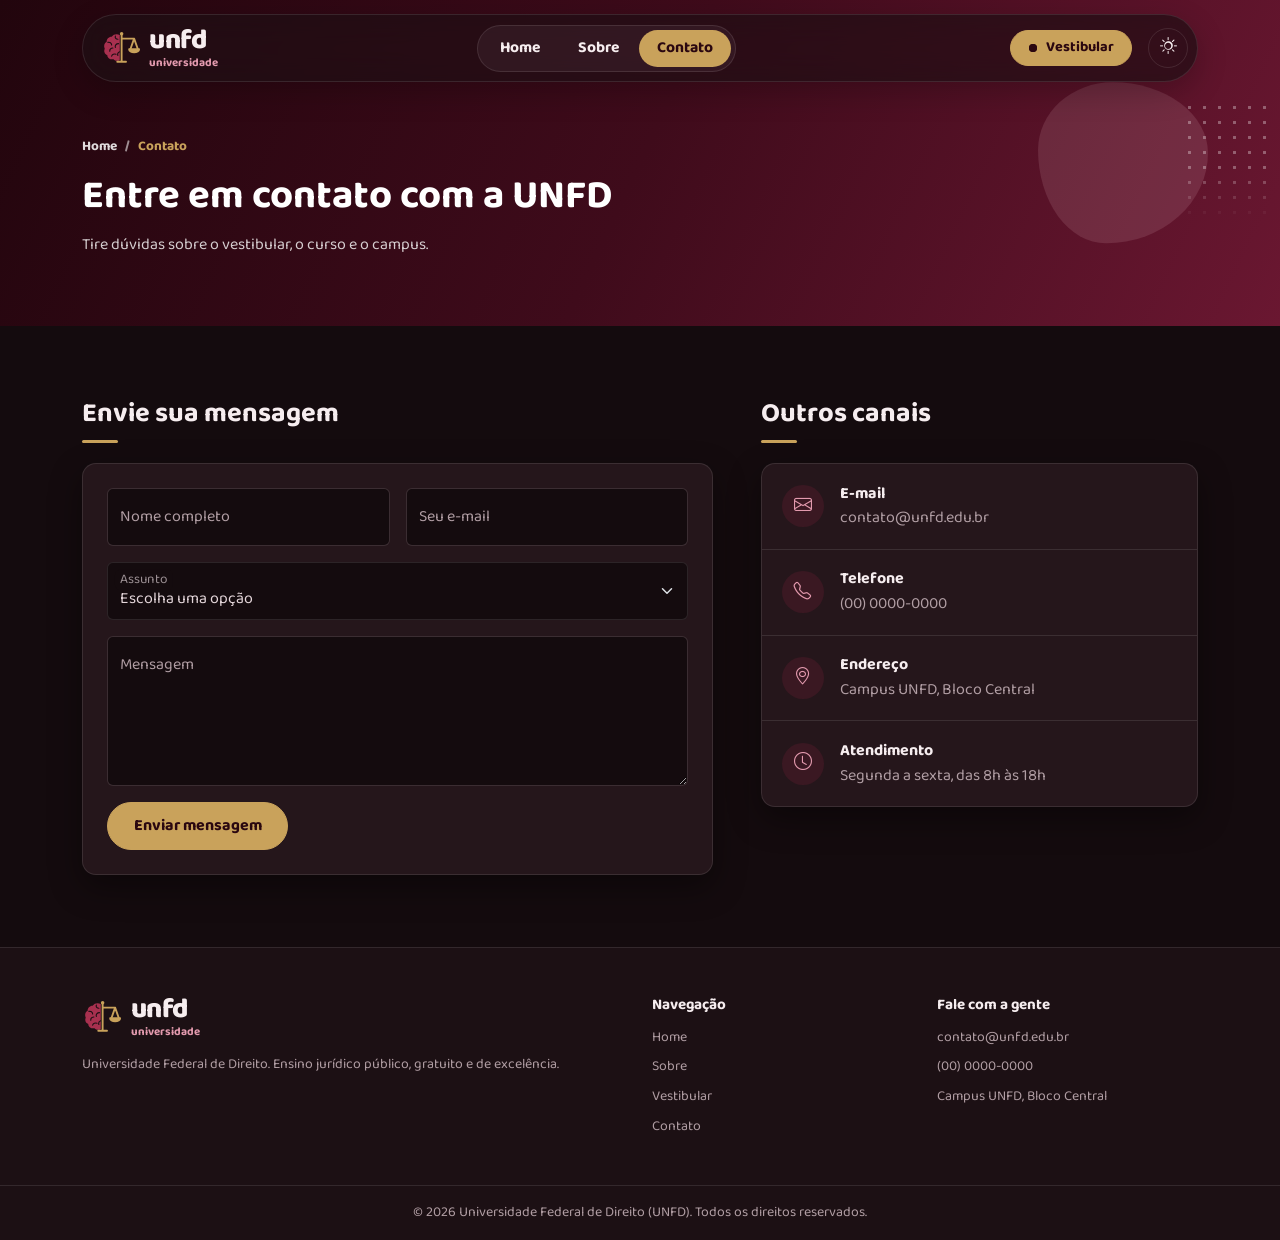
==== commit be44ca64: "Ajuste vizual para cabeçalho (header)" ====
--- a/contato.html
+++ b/contato.html
@@ -10,7 +10,7 @@
 
   <link rel="preconnect" href="https://fonts.googleapis.com">
   <link rel="preconnect" href="https://fonts.gstatic.com" crossorigin>
-  <link rel="stylesheet" href="https://fonts.googleapis.com/css2?family=Libre+Caslon+Text:wght@400;700&family=Source+Sans+3:wght@400;600;700;800&display=swap">
+  <link rel="stylesheet" href="https://fonts.googleapis.com/css2?family=Baloo+Bhai+2:wght@400;500;600;700;800&display=swap">
 
   <link rel="stylesheet" href="https://cdn.jsdelivr.net/npm/bootstrap@5.3.3/dist/css/bootstrap.min.css" integrity="sha384-QWTKZyjpPEjISv5WaRU9OFeRpok6YctnYmDr5pNlyT2bRjXh0JMhjY6hW+ALEwIH" crossorigin="anonymous">
   <link rel="stylesheet" href="https://cdn.jsdelivr.net/npm/bootstrap-icons@1.11.3/font/bootstrap-icons.min.css">
@@ -20,9 +20,10 @@
 </head>
 <body>
 
-  <nav class="navbar navbar-expand-lg navbar-unfd sticky-top" aria-label="Navegação principal">
+  <header class="site-header sticky-top">
     <div class="container">
-      <a class="navbar-brand logo" href="index.html" aria-label="UNFD, Universidade Federal de Direito. Ir para a página inicial">
+      <nav class="navbar navbar-expand-lg nav-island" aria-label="Navegação principal">
+        <a class="navbar-brand logo" href="index.html" aria-label="UNFD, Universidade Federal de Direito. Ir para a página inicial">
           <svg class="logo__icon" viewBox="0 0 64 64" aria-hidden="true" focusable="false">
             <path class="logo__brain" d="M30 11c-5-2-10-1-13 3-5 0-8 4-8 8-4 2-5 7-3 11-2 4 0 9 4 10 0 5 5 8 10 7 3 3 7 3 10 1Z"/>
             <path class="logo__folds" d="M23 13c-1 3 1 5 4 5M11 23c3-1 6 1 6 4M28 25c-4 0-6 3-5 6M19 32c-3 0-5 2-5 5M17 45c1-3 4-4 7-3M30 38c-3 1-4 3-3 6"/>
@@ -34,34 +35,37 @@
             <span class="logo__name">unfd</span>
             <span class="logo__tagline">universidade</span>
           </span>
-      </a>
-
-      <div class="offcanvas offcanvas-end offcanvas-unfd" tabindex="-1" id="menu" aria-labelledby="menu-title">
-        <div class="offcanvas-header">
-          <h2 class="offcanvas-title fs-5" id="menu-title">Menu</h2>
-          <button type="button" class="btn-close" data-bs-dismiss="offcanvas" aria-label="Fechar menu"></button>
-        </div>
-        <div class="offcanvas-body align-items-lg-center">
-          <ul class="navbar-nav ms-auto gap-lg-2">
-              <li class="nav-item"><a class="nav-link" href="index.html">Home</a></li>
-              <li class="nav-item"><a class="nav-link" href="sobre.html">Sobre</a></li>
-              <li class="nav-item"><a class="nav-link active" aria-current="page" href="contato.html">Contato</a></li>
-          </ul>
-          <a class="btn btn-unfd btn-sm ms-lg-4 mt-4 mt-lg-0" href="sobre.html#ingresso">Vestibular</a>
-        </div>
-      </div>
-
-      <div class="d-flex align-items-center gap-2 ms-lg-3">
-        <button type="button" class="theme-toggle" data-bs-toggle="tooltip" data-bs-placement="bottom" data-bs-title="Ativar tema claro" aria-label="Ativar tema claro">
-          <i class="bi bi-sun" aria-hidden="true"></i>
-          <i class="bi bi-moon-stars" aria-hidden="true"></i>
-        </button>
-        <button class="navbar-toggler" type="button" data-bs-toggle="offcanvas" data-bs-target="#menu" aria-controls="menu" aria-label="Abrir menu">
-          <span class="navbar-toggler-icon"></span>
-        </button>
-      </div>
-    </div>
-  </nav>
+        </a>
+
+        <div class="offcanvas offcanvas-end offcanvas-unfd" tabindex="-1" id="menu" aria-labelledby="menu-title">
+          <div class="offcanvas-header">
+            <h2 class="offcanvas-title fs-5" id="menu-title">Menu</h2>
+            <button type="button" class="btn-close" data-bs-dismiss="offcanvas" aria-label="Fechar menu"></button>
+          </div>
+          <div class="offcanvas-body align-items-lg-center">
+            <ul class="navbar-nav nav-segment mx-lg-auto">
+                <li class="nav-item"><a class="nav-link" href="index.html">Home</a></li>
+                <li class="nav-item"><a class="nav-link" href="sobre.html">Sobre</a></li>
+                <li class="nav-item"><a class="nav-link active" aria-current="page" href="contato.html">Contato</a></li>
+            </ul>
+            <a class="btn btn-unfd btn-sm btn-vestibular mt-4 mt-lg-0" href="sobre.html#ingresso">
+              <span class="live-dot" aria-hidden="true"></span>Vestibular
+            </a>
+          </div>
+        </div>
+
+        <div class="d-flex align-items-center gap-2 ms-2 ms-lg-3">
+          <button type="button" class="theme-toggle" data-bs-toggle="tooltip" data-bs-placement="bottom" data-bs-title="Ativar tema claro" aria-label="Ativar tema claro">
+            <i class="bi bi-sun" aria-hidden="true"></i>
+            <i class="bi bi-moon-stars" aria-hidden="true"></i>
+          </button>
+          <button class="navbar-toggler" type="button" data-bs-toggle="offcanvas" data-bs-target="#menu" aria-controls="menu" aria-label="Abrir menu">
+            <span class="navbar-toggler-icon"></span>
+          </button>
+        </div>
+      </nav>
+    </div>
+  </header>
 
   <main>
     <section class="page-hero">
--- a/css/style.css
+++ b/css/style.css
@@ -1,8 +1,9 @@
 :root {
-  --unfd-font-display: "Libre Caslon Text", Georgia, "Times New Roman", serif;
-  --unfd-font-body: "Source Sans 3", "Segoe UI", system-ui, -apple-system, Roboto, Arial, sans-serif;
-  --bs-body-font-family: var(--unfd-font-body);
-  --bs-body-line-height: 1.6;
+  --unfd-font: "Baloo Bhai 2", "Segoe UI", system-ui, -apple-system, Roboto, Arial, sans-serif;
+  --bs-font-sans-serif: var(--unfd-font);
+  --bs-body-font-family: var(--unfd-font);
+  --bs-body-line-height: 1.55;
+  --unfd-header-h: 92px;
 
   --unfd-radius: 14px;
   --unfd-hero: linear-gradient(115deg, #22050d 0%, #3f0b1b 50%, #6a1731 100%);
@@ -41,6 +42,7 @@
   --bs-primary-border-subtle: #5a2233;
 
   --unfd-surface: #1c1014;
+  --unfd-surface-rgb: 28, 16, 20;
   --unfd-card: #25161b;
   --unfd-gold: #c9a25b;
   --unfd-on-gold: #2a0710;
@@ -82,6 +84,7 @@
   --bs-primary-border-subtle: #e6c3cd;
 
   --unfd-surface: #ffffff;
+  --unfd-surface-rgb: 255, 255, 255;
   --unfd-card: #ffffff;
   --unfd-gold: #b8904a;
   --unfd-on-gold: #2a0710;
@@ -104,7 +107,7 @@
 .page-title,
 .section-title,
 .cta-title {
-  font-family: var(--unfd-font-display);
+  font-family: var(--unfd-font);
   font-weight: 700;
 }
 
@@ -113,7 +116,14 @@
   outline-offset: 3px;
 }
 
-.navbar-unfd {
+.site-header {
+  height: var(--unfd-header-h);
+  margin-bottom: calc(-1 * var(--unfd-header-h));
+  padding-top: 14px;
+  pointer-events: none;
+}
+
+.nav-island {
   --bs-navbar-color: var(--bs-emphasis-color);
   --bs-navbar-hover-color: var(--unfd-rose);
   --bs-navbar-active-color: var(--unfd-rose);
@@ -121,22 +131,84 @@
   --bs-navbar-brand-hover-color: var(--bs-emphasis-color);
   --bs-navbar-toggler-border-color: var(--bs-border-color);
   --bs-navbar-toggler-focus-width: 0.2rem;
-  min-height: 76px;
-  background-color: var(--unfd-surface);
-  border-bottom: 1px solid var(--bs-border-color);
-}
-
-[data-bs-theme] .navbar-unfd .navbar-toggler-icon {
+  --bs-navbar-nav-link-padding-x: 1.1rem;
+  pointer-events: auto;
+  min-height: 64px;
+  padding: 0.45rem 0.55rem 0.45rem 1.1rem;
+  border: 1px solid var(--bs-border-color);
+  border-radius: 20px;
+  background-color: rgba(var(--unfd-surface-rgb), 0.96);
+  box-shadow: 0 10px 30px rgba(0, 0, 0, 0.22);
+  transition: background-color 0.25s ease, box-shadow 0.25s ease;
+}
+
+.site-header.is-scrolled .nav-island {
+  background-color: rgba(var(--unfd-surface-rgb), 0.98);
+  box-shadow: 0 16px 40px rgba(0, 0, 0, 0.4);
+}
+
+.nav-island .navbar-brand {
+  margin-right: 0;
+}
+
+[data-bs-theme] .nav-island .navbar-toggler-icon {
   --bs-navbar-toggler-icon-bg: var(--unfd-toggler-icon);
 }
 
-.navbar-unfd .navbar-toggler:focus {
+.nav-island .navbar-toggler {
+  width: 42px;
+  height: 42px;
+  padding: 0;
+  border-radius: 50%;
+}
+
+.nav-island .navbar-toggler-icon {
+  width: 1.2em;
+  height: 1.2em;
+}
+
+.nav-island .navbar-toggler:focus {
   box-shadow: 0 0 0 0.2rem rgba(201, 162, 91, 0.35);
 }
 
-.navbar-unfd .nav-link {
-  font-size: 0.95rem;
-  font-weight: 700;
+.nav-segment .nav-link {
+  font-size: 0.98rem;
+  font-weight: 700;
+}
+
+.btn-vestibular {
+  display: inline-flex;
+  align-items: center;
+  gap: 0.55rem;
+}
+
+.live-dot {
+  position: relative;
+  display: inline-block;
+  width: 8px;
+  height: 8px;
+  border-radius: 50%;
+  background-color: var(--unfd-on-gold);
+}
+
+.live-dot::after {
+  content: "";
+  position: absolute;
+  inset: 0;
+  border-radius: 50%;
+  background-color: inherit;
+  animation: live-pulse 2s ease-out infinite;
+}
+
+@keyframes live-pulse {
+  from {
+    transform: scale(1);
+    opacity: 0.6;
+  }
+  to {
+    transform: scale(2.8);
+    opacity: 0;
+  }
 }
 
 .offcanvas-unfd {
@@ -149,34 +221,57 @@
 }
 
 @media (max-width: 991.98px) {
-  .offcanvas-unfd .nav-link {
+  .nav-segment .nav-link {
     padding-block: 0.8rem;
+    padding-left: 0.9rem;
     border-bottom: 1px solid var(--bs-border-color);
-    font-size: 1.05rem;
+    border-left: 3px solid transparent;
+    font-size: 1.1rem;
+  }
+
+  .nav-segment .nav-link.active {
+    border-left-color: var(--unfd-gold);
+  }
+
+  .btn-vestibular {
+    justify-content: center;
+    width: 100%;
   }
 }
 
 @media (min-width: 992px) {
-  .navbar-unfd .nav-link {
-    position: relative;
-  }
-
-  .navbar-unfd .nav-link::after {
-    content: "";
-    position: absolute;
-    left: var(--bs-navbar-nav-link-padding-x);
-    right: var(--bs-navbar-nav-link-padding-x);
-    bottom: 2px;
-    height: 2px;
-    border-radius: 2px;
+  .nav-island {
+    border-radius: 999px;
+    background-color: rgba(var(--unfd-surface-rgb), 0.72);
+    -webkit-backdrop-filter: blur(16px) saturate(140%);
+    backdrop-filter: blur(16px) saturate(140%);
+  }
+
+  .site-header.is-scrolled .nav-island {
+    background-color: rgba(var(--unfd-surface-rgb), 0.86);
+  }
+
+  .nav-segment {
+    gap: 2px;
+    padding: 4px;
+    border: 1px solid var(--bs-border-color);
+    border-radius: 999px;
+    background-color: rgba(var(--bs-emphasis-color-rgb), 0.05);
+  }
+
+  .nav-segment .nav-link {
+    padding-block: 0.4rem;
+    border-radius: 999px;
+    transition: color 0.2s ease, background-color 0.2s ease;
+  }
+
+  .nav-segment .nav-link.active {
     background-color: var(--unfd-gold);
-    transform: scaleX(0);
-    transition: transform 0.2s ease;
-  }
-
-  .navbar-unfd .nav-link:hover::after,
-  .navbar-unfd .nav-link.active::after {
-    transform: scaleX(1);
+    color: var(--unfd-on-gold);
+  }
+
+  .btn-vestibular {
+    margin-left: 1rem;
   }
 }
 
@@ -337,6 +432,11 @@
   pointer-events: none;
 }
 
+.hero-slide .decor-dots,
+.page-hero .decor-dots {
+  top: calc(var(--unfd-header-h) + 8px);
+}
+
 .hero-carousel .carousel-item {
   background: var(--unfd-hero);
 }
@@ -354,8 +454,9 @@
   overflow: hidden;
   display: flex;
   align-items: center;
-  min-height: clamp(470px, 68vh, 580px);
-  padding-block: 4rem 5.5rem;
+  min-height: clamp(560px, 76vh, 680px);
+  padding-top: calc(var(--unfd-header-h) + 3rem);
+  padding-bottom: 5.5rem;
   color: #fff;
 }
 
@@ -377,7 +478,7 @@
 .hero-title {
   max-width: 16ch;
   font-size: clamp(2.1rem, 2.6vw + 1.2rem, 3.3rem);
-  line-height: 1.15;
+  line-height: 1.08;
   color: #fff;
 }
 
@@ -421,7 +522,8 @@
 .page-hero {
   position: relative;
   overflow: hidden;
-  padding-block: 3.5rem 4.25rem;
+  padding-top: calc(var(--unfd-header-h) + 2.75rem);
+  padding-bottom: 4.25rem;
   background: var(--unfd-hero);
   color: #fff;
 }
@@ -468,7 +570,7 @@
 
 .section-unfd {
   padding-block: 4.5rem;
-  scroll-margin-top: 80px;
+  scroll-margin-top: calc(var(--unfd-header-h) + 16px);
 }
 
 .section-title {
@@ -531,7 +633,7 @@
   border-radius: 20px;
   background: var(--unfd-hero-alt);
   color: #fff;
-  scroll-margin-top: 100px;
+  scroll-margin-top: calc(var(--unfd-header-h) + 24px);
 }
 
 .cta-band .row {
@@ -687,7 +789,7 @@
 
 .footer-unfd .footer-heading {
   margin-bottom: 0.75rem;
-  font-family: var(--unfd-font-body);
+  font-family: var(--unfd-font);
   font-size: 0.95rem;
   font-weight: 700;
   color: var(--bs-emphasis-color);
@@ -703,6 +805,10 @@
 }
 
 @media (max-width: 767.98px) {
+  .site-header {
+    padding-top: 10px;
+  }
+
   .decor-blob {
     --blob-right: -70px;
     opacity: 0.6;
@@ -730,3 +836,9 @@
 .was-validated .form-check-input:not([required]):valid ~ .form-check-label {
   color: var(--bs-secondary-color);
 }
+
+@media (prefers-reduced-motion: reduce) {
+  .live-dot::after {
+    animation: none;
+  }
+}
